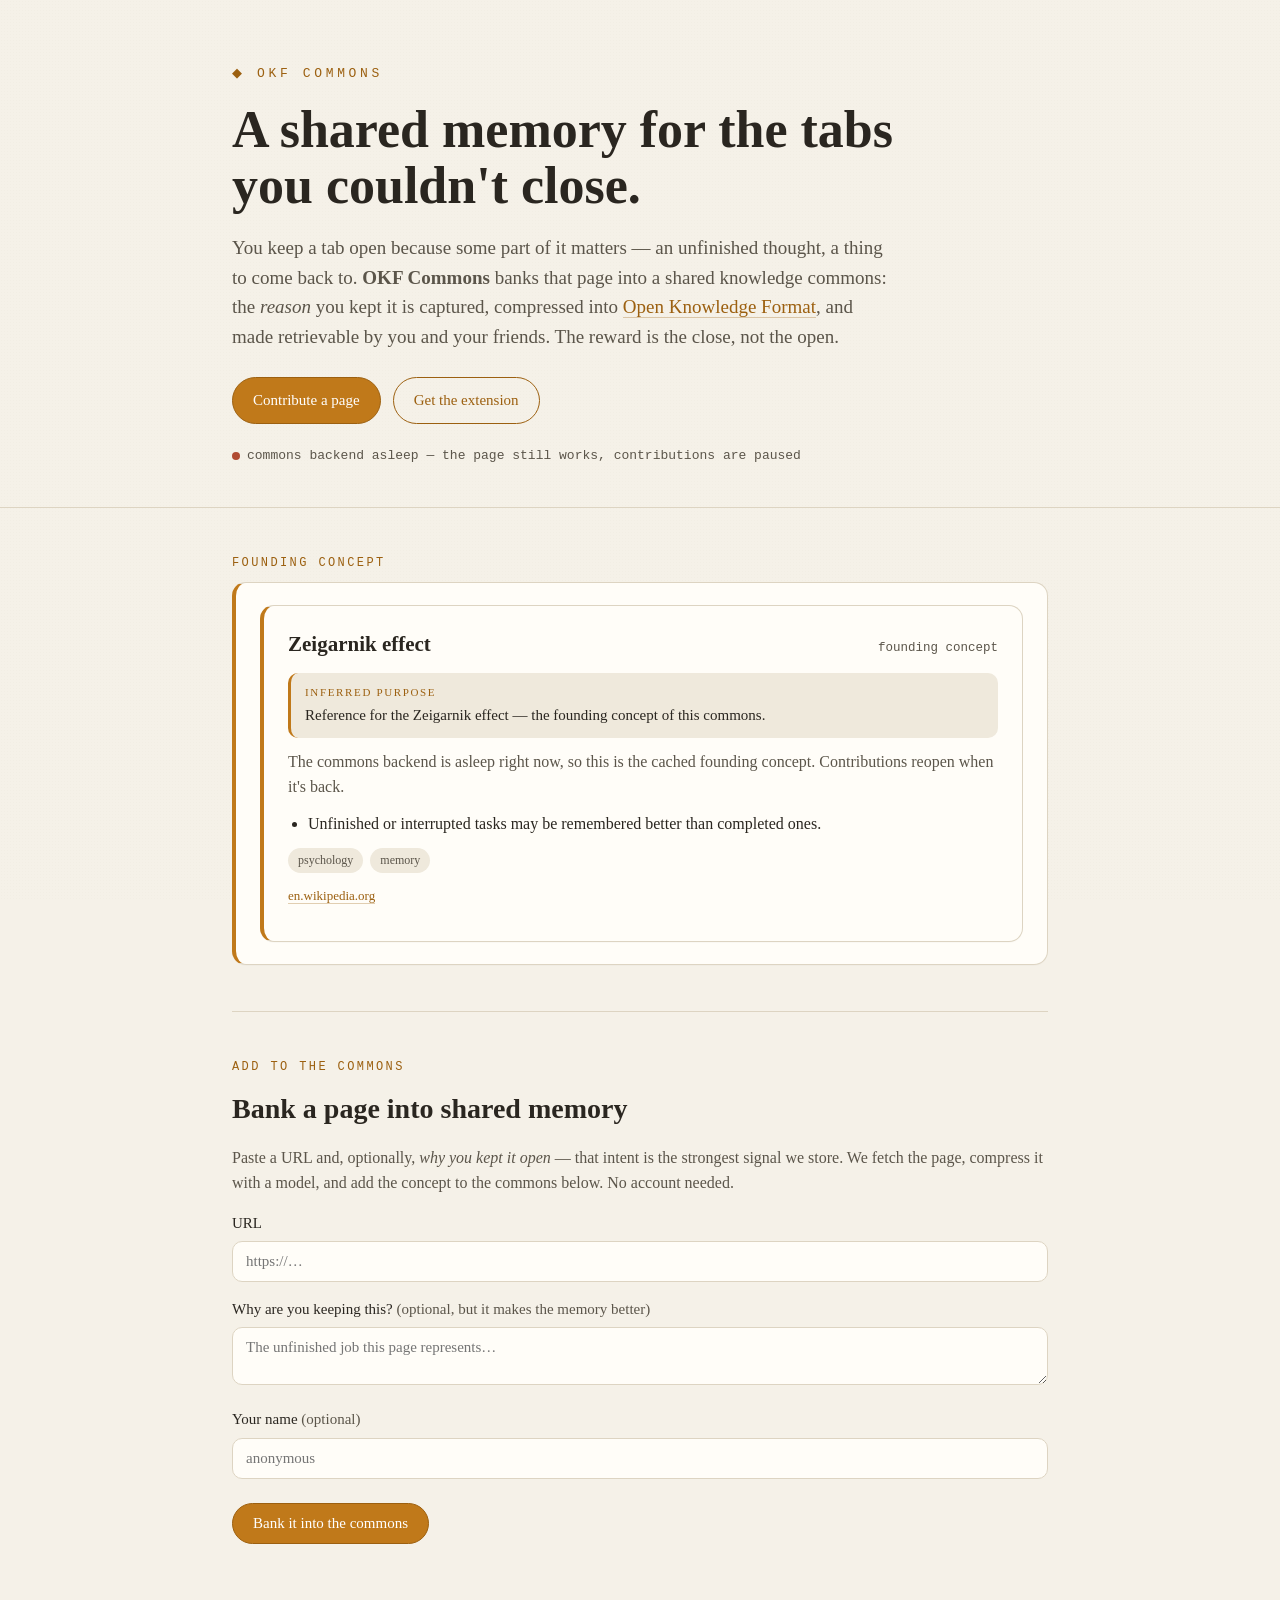
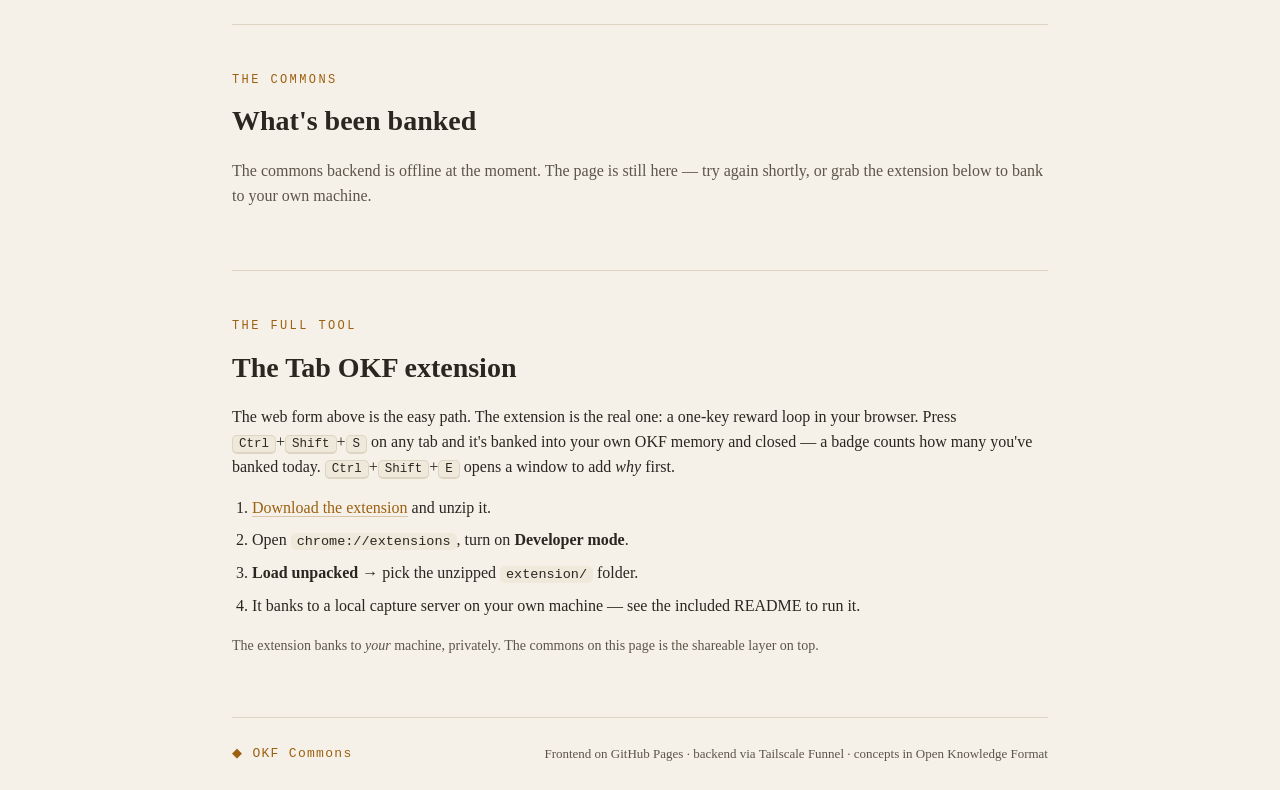
==== frontend/index.html @ 52b2aa8f "OKF Commons: static frontend for the shared knowledge commons Founding concept (Zeigarnik effect), l" ====
<!DOCTYPE html>
<html lang="en">
<head>
<meta charset="UTF-8" />
<meta name="viewport" content="width=device-width, initial-scale=1.0" />
<title>OKF Commons — a shared memory for the tabs worth keeping</title>
<meta name="description" content="A community knowledge commons in Open Knowledge Format. Bank the page you couldn't close into shared memory — the reason you kept it is remembered, compressed, and made retrievable." />

<!-- Open Graph / Twitter -->
<meta property="og:type" content="website" />
<meta property="og:title" content="OKF Commons — a shared memory for the tabs worth keeping" />
<meta property="og:description" content="Bank a page you couldn't close into a shared knowledge commons. The reason you kept it is remembered, compressed, and made retrievable." />
<meta property="og:url" content="https://tinycrops.github.io/okf-commons/" />
<meta property="og:image" content="https://tinycrops.github.io/okf-commons/assets/og.png" />
<meta name="twitter:card" content="summary_large_image" />
<meta name="twitter:title" content="OKF Commons" />
<meta name="twitter:description" content="A shared knowledge commons for the tabs worth keeping." />
<meta name="twitter:image" content="https://tinycrops.github.io/okf-commons/assets/og.png" />

<link rel="stylesheet" href="styles.css" />
<script src="config.js"></script>
</head>
<body>
<div class="grain"></div>

<header class="hero">
  <div class="wrap">
    <div class="mark">◆ OKF&nbsp;COMMONS</div>
    <h1>A shared memory for the tabs<br>you couldn't close.</h1>
    <p class="lede">
      You keep a tab open because some part of it matters — an unfinished thought, a thing
      to come back to. <strong>OKF Commons</strong> banks that page into a shared knowledge
      commons: the <em>reason</em> you kept it is captured, compressed into
      <a href="https://en.wikipedia.org/wiki/Open_Knowledge_Foundation" target="_blank" rel="noopener">Open&nbsp;Knowledge&nbsp;Format</a>,
      and made retrievable by you and your friends. The reward is the close, not the open.
    </p>
    <div class="cta-row">
      <a href="#contribute" class="btn btn-primary">Contribute a page</a>
      <a href="#extension" class="btn btn-ghost">Get the extension</a>
    </div>
    <div id="health" class="health">checking the commons…</div>
  </div>
</header>

<main class="wrap">

  <section id="founding" class="founding">
    <div class="section-tag">Founding concept</div>
    <article id="founding-card" class="founding-card skeleton">loading the founding concept…</article>
  </section>

  <section id="contribute" class="contribute">
    <div class="section-tag">Add to the commons</div>
    <h2>Bank a page into shared memory</h2>
    <p class="muted">
      Paste a URL and, optionally, <em>why you kept it open</em> — that intent is the
      strongest signal we store. We fetch the page, compress it with a model, and add the
      concept to the commons below. No account needed.
    </p>
    <form id="contribute-form" autocomplete="off">
      <label>URL
        <input type="url" name="url" placeholder="https://…" required />
      </label>
      <label>Why are you keeping this? <span class="muted">(optional, but it makes the memory better)</span>
        <textarea name="intent" rows="2" placeholder="The unfinished job this page represents…"></textarea>
      </label>
      <label>Your name <span class="muted">(optional)</span>
        <input type="text" name="contributor" placeholder="anonymous" maxlength="60" />
      </label>
      <button type="submit" class="btn btn-primary">Bank it into the commons</button>
      <div id="form-status" class="form-status" role="status"></div>
    </form>
  </section>

  <section id="commons" class="commons">
    <div class="section-tag">The commons</div>
    <h2>What's been banked <span id="count" class="count"></span></h2>
    <div id="feed" class="feed">loading…</div>
  </section>

  <section id="extension" class="extension">
    <div class="section-tag">The full tool</div>
    <h2>The Tab OKF extension</h2>
    <p>
      The web form above is the easy path. The extension is the real one: a one-key reward
      loop in your browser. Press <kbd>Ctrl</kbd>+<kbd>Shift</kbd>+<kbd>S</kbd> on any tab and
      it's banked into your own OKF memory and closed — a badge counts how many you've banked
      today. <kbd>Ctrl</kbd>+<kbd>Shift</kbd>+<kbd>E</kbd> opens a window to add <em>why</em> first.
    </p>
    <ol class="steps">
      <li><a id="ext-download" href="#">Download the extension</a> and unzip it.</li>
      <li>Open <code>chrome://extensions</code>, turn on <strong>Developer mode</strong>.</li>
      <li><strong>Load unpacked</strong> → pick the unzipped <code>extension/</code> folder.</li>
      <li>It banks to a local capture server on your own machine — see the included README to run it.</li>
    </ol>
    <p class="muted small">
      The extension banks to <em>your</em> machine, privately. The commons on this page is the
      shareable layer on top.
    </p>
  </section>

</main>

<footer class="footer">
  <div class="wrap">
    <span>◆ OKF Commons</span>
    <span class="muted">Frontend on GitHub Pages · backend via Tailscale Funnel · concepts in Open Knowledge Format</span>
  </div>
</footer>

<script src="app.js"></script>
</body>
</html>
---- frontend/styles.css ----
:root {
  --paper: #f5f1e8;
  --paper-2: #efe9dc;
  --ink: #2a2620;
  --ink-soft: #5b554a;
  --amber: #c0791a;
  --amber-deep: #9c6010;
  --teal: #176b63;
  --line: #ddd4c2;
  --card: #fffdf8;
  --radius: 14px;
  --maxw: 860px;
}

* { box-sizing: border-box; }
html { scroll-behavior: smooth; }
body {
  margin: 0;
  font-family: "Iowan Old Style", "Palatino Linotype", Palatino, Georgia, serif;
  color: var(--ink);
  background: var(--paper);
  line-height: 1.55;
}
.grain {
  position: fixed; inset: 0; pointer-events: none; z-index: 0; opacity: .35;
  background-image: radial-gradient(rgba(120,100,60,.05) 1px, transparent 1px);
  background-size: 3px 3px;
}
.wrap { max-width: var(--maxw); margin: 0 auto; padding: 0 22px; position: relative; z-index: 1; }
a { color: var(--amber-deep); text-decoration: none; border-bottom: 1px solid rgba(156,96,16,.3); }
a:hover { border-bottom-color: var(--amber-deep); }

/* Hero */
.hero { padding: 64px 0 40px; border-bottom: 1px solid var(--line); }
.mark { letter-spacing: .28em; font-size: 13px; color: var(--amber-deep); font-family: ui-monospace, SFMono-Regular, Menlo, monospace; }
.hero h1 { font-size: clamp(30px, 5.4vw, 52px); line-height: 1.08; margin: 18px 0 14px; font-weight: 600; }
.lede { font-size: 19px; color: var(--ink-soft); max-width: 70ch; }
.cta-row { display: flex; gap: 12px; flex-wrap: wrap; margin-top: 26px; }
.btn {
  display: inline-block; padding: 11px 20px; border-radius: 999px; font-size: 15px;
  border: 1px solid var(--amber-deep); cursor: pointer; font-family: inherit; transition: transform .08s ease;
}
.btn:hover { transform: translateY(-1px); }
.btn-primary { background: var(--amber); color: #fff; border-bottom-color: var(--amber-deep); }
.btn-ghost { background: transparent; color: var(--amber-deep); }
.health {
  margin-top: 22px; font-size: 13px; color: var(--ink-soft);
  font-family: ui-monospace, SFMono-Regular, Menlo, monospace;
}
.health .dot { display: inline-block; width: 8px; height: 8px; border-radius: 50%; margin-right: 7px; vertical-align: middle; }
.health.up .dot { background: var(--teal); }
.health.down .dot { background: #b14b32; }

/* Sections */
section { padding: 46px 0; border-bottom: 1px solid var(--line); }
.section-tag {
  font-family: ui-monospace, SFMono-Regular, Menlo, monospace; font-size: 12px;
  letter-spacing: .2em; text-transform: uppercase; color: var(--amber-deep); margin-bottom: 10px;
}
h2 { font-size: 28px; margin: 0 0 10px; font-weight: 600; }
.muted { color: var(--ink-soft); }
.small { font-size: 14px; }
.count { font-size: 16px; color: var(--ink-soft); font-weight: 400; }

/* Founding card + feed cards */
.founding-card, .card {
  background: var(--card); border: 1px solid var(--line); border-radius: var(--radius);
  padding: 22px 24px; box-shadow: 0 1px 0 rgba(0,0,0,.02);
}
.founding-card { border-left: 4px solid var(--amber); }
.card { margin-top: 16px; border-left: 4px solid var(--teal); }
.card.seed { border-left-color: var(--amber); }
.card-head { display: flex; justify-content: space-between; align-items: baseline; gap: 12px; flex-wrap: wrap; }
.card h3, .founding-card h3 { margin: 0; font-size: 21px; font-weight: 600; }
.card h3 a, .founding-card h3 a { border: none; color: var(--ink); }
.card h3 a:hover { color: var(--amber-deep); }
.byline { font-size: 12.5px; color: var(--ink-soft); font-family: ui-monospace, monospace; white-space: nowrap; }
.why {
  margin: 12px 0; padding: 11px 14px; background: var(--paper-2); border-radius: 10px;
  font-size: 15px; border-left: 3px solid var(--amber);
}
.why .label { font-size: 11px; letter-spacing: .15em; text-transform: uppercase; color: var(--amber-deep); display: block; margin-bottom: 3px; }
.summary { color: var(--ink-soft); margin: 12px 0; }
.points { margin: 10px 0 6px; padding-left: 20px; }
.points li { margin: 4px 0; }
.tags { margin-top: 12px; display: flex; gap: 7px; flex-wrap: wrap; }
.tag { font-size: 12px; padding: 3px 10px; border-radius: 999px; background: var(--paper-2); color: var(--ink-soft); }
.src { font-size: 13px; }

/* Form */
form label { display: block; margin: 16px 0 6px; font-size: 15px; }
input, textarea {
  width: 100%; margin-top: 6px; padding: 11px 13px; border: 1px solid var(--line);
  border-radius: 10px; background: var(--card); font-family: inherit; font-size: 15px; color: var(--ink);
}
input:focus, textarea:focus { outline: 2px solid rgba(192,121,26,.35); border-color: var(--amber); }
form button { margin-top: 18px; }
.form-status { margin-top: 14px; font-size: 14.5px; min-height: 20px; }
.form-status.ok { color: var(--teal); }
.form-status.err { color: #b14b32; }

/* Steps / extension */
.steps { padding-left: 20px; }
.steps li { margin: 8px 0; }
kbd {
  font-family: ui-monospace, monospace; font-size: 12.5px; background: var(--paper-2);
  border: 1px solid var(--line); border-bottom-width: 2px; border-radius: 5px; padding: 1px 6px;
}
code { font-family: ui-monospace, monospace; font-size: 13.5px; background: var(--paper-2); padding: 1px 6px; border-radius: 5px; }

/* Footer */
.footer { padding: 26px 0; }
.footer .wrap { display: flex; justify-content: space-between; gap: 14px; flex-wrap: wrap; font-size: 13px; }
.footer span:first-child { font-family: ui-monospace, monospace; letter-spacing: .1em; color: var(--amber-deep); }

.skeleton { color: var(--ink-soft); font-style: italic; }
@media (max-width: 560px) { .hero { padding-top: 44px; } h1 { font-size: 30px; } }
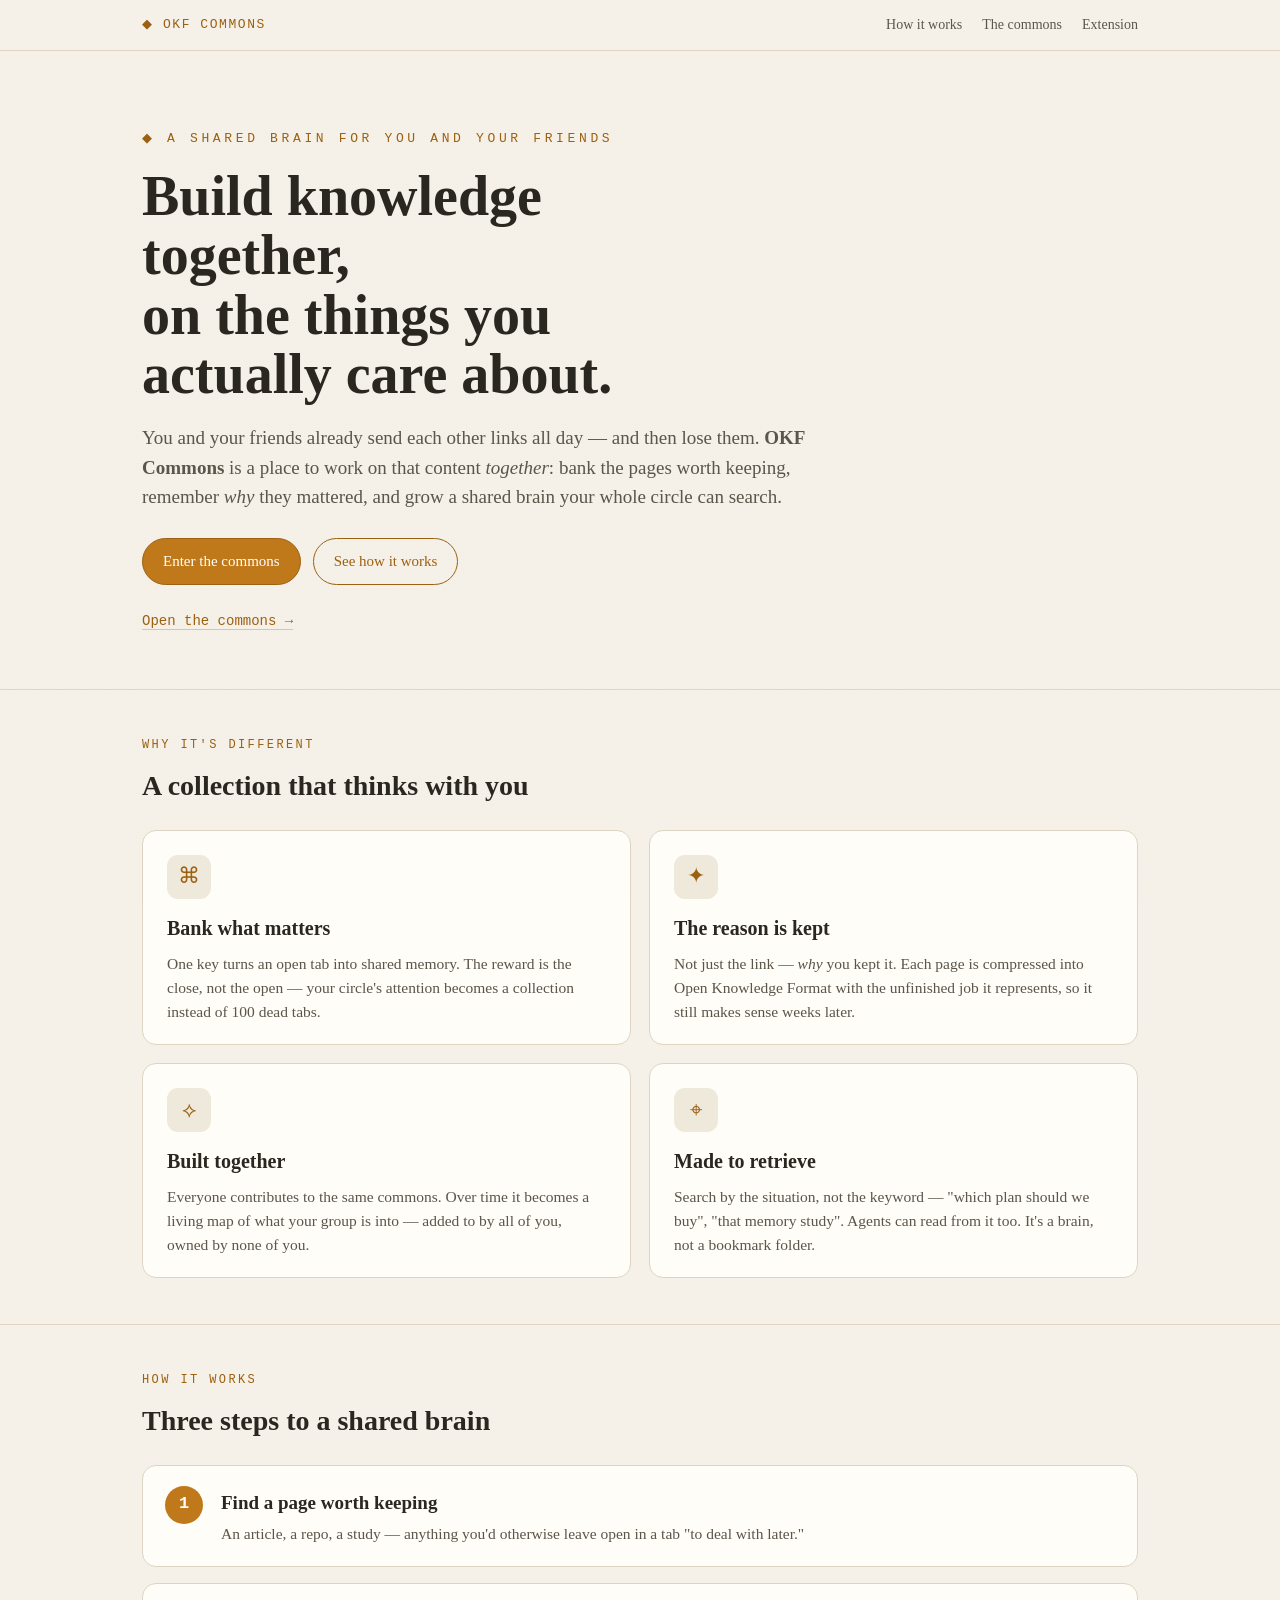
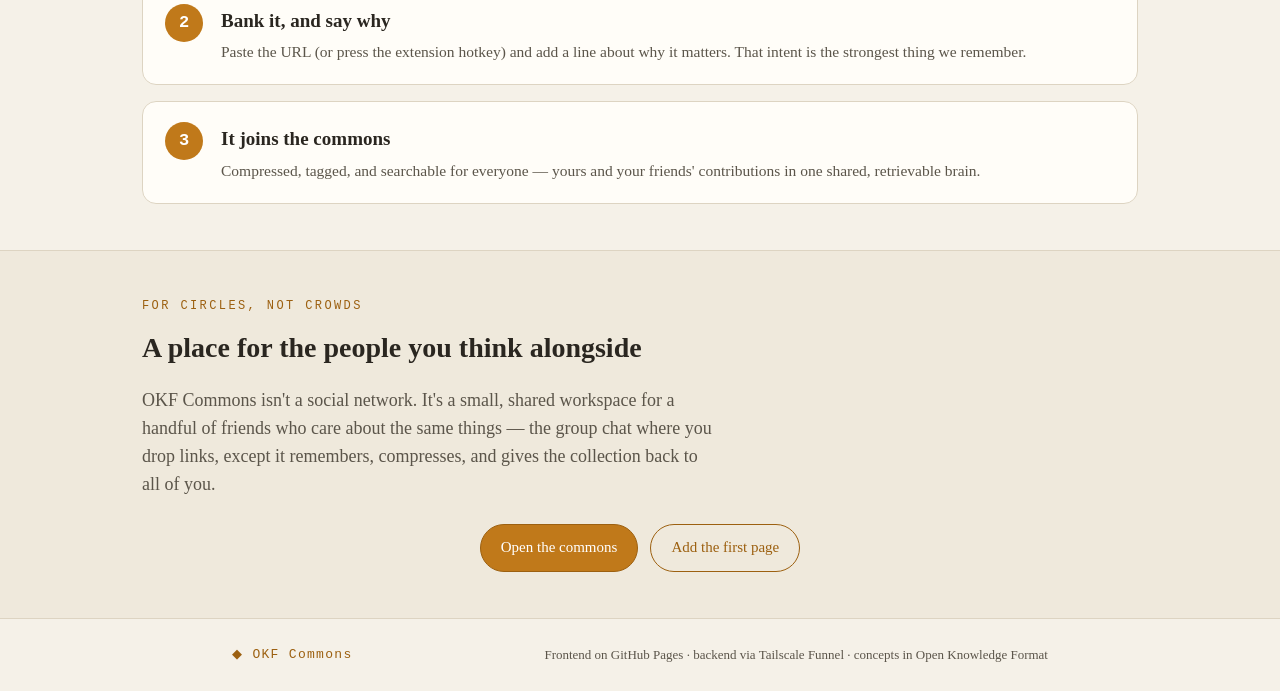
==== commit 7332a146: "Split into feature-forward homepage + commons brain space index.html is now a showcase landing page " ====
--- a/frontend/index.html
+++ b/frontend/index.html
@@ -3,18 +3,18 @@
 <head>
 <meta charset="UTF-8" />
 <meta name="viewport" content="width=device-width, initial-scale=1.0" />
-<title>OKF Commons — a shared memory for the tabs worth keeping</title>
-<meta name="description" content="A community knowledge commons in Open Knowledge Format. Bank the page you couldn't close into shared memory — the reason you kept it is remembered, compressed, and made retrievable." />
+<title>OKF Commons — a place to build knowledge with your friends</title>
+<meta name="description" content="OKF Commons is a place for friends to work together on the content that interests them. Bank the pages worth keeping, remember why they mattered, and grow a shared brain your whole circle can search." />
 
 <!-- Open Graph / Twitter -->
 <meta property="og:type" content="website" />
-<meta property="og:title" content="OKF Commons — a shared memory for the tabs worth keeping" />
-<meta property="og:description" content="Bank a page you couldn't close into a shared knowledge commons. The reason you kept it is remembered, compressed, and made retrievable." />
+<meta property="og:title" content="OKF Commons — build a shared brain with your friends" />
+<meta property="og:description" content="A place for friends to work together on the content that interests them. Bank what matters, remember why, and grow a collection everyone can search." />
 <meta property="og:url" content="https://tinycrops.github.io/okf-commons/" />
 <meta property="og:image" content="https://tinycrops.github.io/okf-commons/assets/og.png" />
 <meta name="twitter:card" content="summary_large_image" />
 <meta name="twitter:title" content="OKF Commons" />
-<meta name="twitter:description" content="A shared knowledge commons for the tabs worth keeping." />
+<meta name="twitter:description" content="A place for friends to build knowledge together." />
 <meta name="twitter:image" content="https://tinycrops.github.io/okf-commons/assets/og.png" />
 
 <link rel="stylesheet" href="styles.css" />
@@ -23,80 +23,110 @@
 <body>
 <div class="grain"></div>
 
-<header class="hero">
+<nav class="topnav">
   <div class="wrap">
-    <div class="mark">◆ OKF&nbsp;COMMONS</div>
-    <h1>A shared memory for the tabs<br>you couldn't close.</h1>
+    <a href="./" class="brand">◆ OKF&nbsp;COMMONS</a>
+    <div class="navlinks">
+      <a href="#how">How it works</a>
+      <a href="commons.html">The commons</a>
+      <a href="commons.html#extension">Extension</a>
+    </div>
+  </div>
+</nav>
+
+<header class="landing-hero">
+  <div class="wrap">
+    <div class="mark">◆ A SHARED BRAIN FOR YOU AND YOUR FRIENDS</div>
+    <h1>Build knowledge together,<br>on the things you actually care about.</h1>
     <p class="lede">
-      You keep a tab open because some part of it matters — an unfinished thought, a thing
-      to come back to. <strong>OKF Commons</strong> banks that page into a shared knowledge
-      commons: the <em>reason</em> you kept it is captured, compressed into
-      <a href="https://en.wikipedia.org/wiki/Open_Knowledge_Foundation" target="_blank" rel="noopener">Open&nbsp;Knowledge&nbsp;Format</a>,
-      and made retrievable by you and your friends. The reward is the close, not the open.
+      You and your friends already send each other links all day — and then lose them.
+      <strong>OKF Commons</strong> is a place to work on that content <em>together</em>:
+      bank the pages worth keeping, remember <em>why</em> they mattered, and grow a shared
+      brain your whole circle can search.
     </p>
     <div class="cta-row">
-      <a href="#contribute" class="btn btn-primary">Contribute a page</a>
-      <a href="#extension" class="btn btn-ghost">Get the extension</a>
+      <a href="commons.html" class="btn btn-primary">Enter the commons</a>
+      <a href="#how" class="btn btn-ghost">See how it works</a>
     </div>
-    <div id="health" class="health">checking the commons…</div>
+    <div id="stat" class="stat"></div>
   </div>
 </header>
 
-<main class="wrap">
+<main>
 
-  <section id="founding" class="founding">
-    <div class="section-tag">Founding concept</div>
-    <article id="founding-card" class="founding-card skeleton">loading the founding concept…</article>
+  <section class="features">
+    <div class="wrap">
+      <div class="section-tag">Why it's different</div>
+      <h2>A collection that thinks with you</h2>
+      <div class="feature-grid">
+        <article class="feature">
+          <div class="feature-icon">⌘</div>
+          <h3>Bank what matters</h3>
+          <p>One key turns an open tab into shared memory. The reward is the close, not the open — your circle's attention becomes a collection instead of 100 dead tabs.</p>
+        </article>
+        <article class="feature">
+          <div class="feature-icon">✦</div>
+          <h3>The reason is kept</h3>
+          <p>Not just the link — <em>why</em> you kept it. Each page is compressed into Open Knowledge Format with the unfinished job it represents, so it still makes sense weeks later.</p>
+        </article>
+        <article class="feature">
+          <div class="feature-icon">⟡</div>
+          <h3>Built together</h3>
+          <p>Everyone contributes to the same commons. Over time it becomes a living map of what your group is into — added to by all of you, owned by none of you.</p>
+        </article>
+        <article class="feature">
+          <div class="feature-icon">⌖</div>
+          <h3>Made to retrieve</h3>
+          <p>Search by the situation, not the keyword — "which plan should we buy", "that memory study". Agents can read from it too. It's a brain, not a bookmark folder.</p>
+        </article>
+      </div>
+    </div>
   </section>
 
-  <section id="contribute" class="contribute">
-    <div class="section-tag">Add to the commons</div>
-    <h2>Bank a page into shared memory</h2>
-    <p class="muted">
-      Paste a URL and, optionally, <em>why you kept it open</em> — that intent is the
-      strongest signal we store. We fetch the page, compress it with a model, and add the
-      concept to the commons below. No account needed.
-    </p>
-    <form id="contribute-form" autocomplete="off">
-      <label>URL
-        <input type="url" name="url" placeholder="https://…" required />
-      </label>
-      <label>Why are you keeping this? <span class="muted">(optional, but it makes the memory better)</span>
-        <textarea name="intent" rows="2" placeholder="The unfinished job this page represents…"></textarea>
-      </label>
-      <label>Your name <span class="muted">(optional)</span>
-        <input type="text" name="contributor" placeholder="anonymous" maxlength="60" />
-      </label>
-      <button type="submit" class="btn btn-primary">Bank it into the commons</button>
-      <div id="form-status" class="form-status" role="status"></div>
-    </form>
+  <section id="how" class="how">
+    <div class="wrap">
+      <div class="section-tag">How it works</div>
+      <h2>Three steps to a shared brain</h2>
+      <ol class="how-steps">
+        <li>
+          <span class="num">1</span>
+          <div>
+            <h3>Find a page worth keeping</h3>
+            <p>An article, a repo, a study — anything you'd otherwise leave open in a tab "to deal with later."</p>
+          </div>
+        </li>
+        <li>
+          <span class="num">2</span>
+          <div>
+            <h3>Bank it, and say why</h3>
+            <p>Paste the URL (or press the extension hotkey) and add a line about why it matters. That intent is the strongest thing we remember.</p>
+          </div>
+        </li>
+        <li>
+          <span class="num">3</span>
+          <div>
+            <h3>It joins the commons</h3>
+            <p>Compressed, tagged, and searchable for everyone — yours and your friends' contributions in one shared, retrievable brain.</p>
+          </div>
+        </li>
+      </ol>
+    </div>
   </section>
 
-  <section id="commons" class="commons">
-    <div class="section-tag">The commons</div>
-    <h2>What's been banked <span id="count" class="count"></span></h2>
-    <div id="feed" class="feed">loading…</div>
-  </section>
-
-  <section id="extension" class="extension">
-    <div class="section-tag">The full tool</div>
-    <h2>The Tab OKF extension</h2>
-    <p>
-      The web form above is the easy path. The extension is the real one: a one-key reward
-      loop in your browser. Press <kbd>Ctrl</kbd>+<kbd>Shift</kbd>+<kbd>S</kbd> on any tab and
-      it's banked into your own OKF memory and closed — a badge counts how many you've banked
-      today. <kbd>Ctrl</kbd>+<kbd>Shift</kbd>+<kbd>E</kbd> opens a window to add <em>why</em> first.
-    </p>
-    <ol class="steps">
-      <li><a id="ext-download" href="#">Download the extension</a> and unzip it.</li>
-      <li>Open <code>chrome://extensions</code>, turn on <strong>Developer mode</strong>.</li>
-      <li><strong>Load unpacked</strong> → pick the unzipped <code>extension/</code> folder.</li>
-      <li>It banks to a local capture server on your own machine — see the included README to run it.</li>
-    </ol>
-    <p class="muted small">
-      The extension banks to <em>your</em> machine, privately. The commons on this page is the
-      shareable layer on top.
-    </p>
+  <section class="collab">
+    <div class="wrap">
+      <div class="section-tag">For circles, not crowds</div>
+      <h2>A place for the people you think alongside</h2>
+      <p class="collab-lede">
+        OKF Commons isn't a social network. It's a small, shared workspace for a handful of
+        friends who care about the same things — the group chat where you drop links, except
+        it remembers, compresses, and gives the collection back to all of you.
+      </p>
+      <div class="cta-row center">
+        <a href="commons.html" class="btn btn-primary">Open the commons</a>
+        <a href="commons.html#contribute" class="btn btn-ghost">Add the first page</a>
+      </div>
+    </div>
   </section>
 
 </main>
--- a/frontend/styles.css
+++ b/frontend/styles.css
@@ -115,3 +115,62 @@
 
 .skeleton { color: var(--ink-soft); font-style: italic; }
 @media (max-width: 560px) { .hero { padding-top: 44px; } h1 { font-size: 30px; } }
+
+/* ===== Top nav (both pages) ===== */
+.topnav {
+  position: sticky; top: 0; z-index: 5;
+  background: rgba(245,241,232,.86); backdrop-filter: blur(8px);
+  border-bottom: 1px solid var(--line);
+}
+.topnav .wrap { max-width: 1040px; display: flex; align-items: center; justify-content: space-between; padding-top: 14px; padding-bottom: 14px; }
+.topnav .brand { font-family: ui-monospace, monospace; letter-spacing: .12em; font-size: 13px; color: var(--amber-deep); border: none; }
+.topnav .navlinks { display: flex; gap: 20px; }
+.topnav .navlinks a { font-size: 14px; color: var(--ink-soft); border: none; }
+.topnav .navlinks a:hover { color: var(--amber-deep); }
+
+/* ===== Landing hero (homepage) ===== */
+.landing-hero { padding: 78px 0 56px; border-bottom: 1px solid var(--line); }
+.landing-hero .wrap, .features .wrap, .how .wrap, .collab .wrap { max-width: 1040px; }
+.landing-hero h1 { font-size: clamp(32px, 5.6vw, 56px); line-height: 1.06; margin: 18px 0 16px; font-weight: 600; max-width: 18ch; }
+.stat { margin-top: 26px; font-size: 14px; color: var(--ink-soft); font-family: ui-monospace, monospace; }
+.stat a { color: var(--amber-deep); }
+.stat .dot { display: inline-block; width: 8px; height: 8px; border-radius: 50%; margin-right: 8px; background: var(--teal); vertical-align: middle; }
+
+/* ===== Space hero (commons page) ===== */
+.space-hero { padding: 56px 0 36px; border-bottom: 1px solid var(--line); }
+.space-hero h1 { font-size: clamp(28px, 5vw, 46px); line-height: 1.08; margin: 16px 0 14px; font-weight: 600; }
+
+/* ===== Features grid ===== */
+.feature-grid { display: grid; grid-template-columns: repeat(2, 1fr); gap: 18px; margin-top: 22px; }
+.feature {
+  background: var(--card); border: 1px solid var(--line); border-radius: var(--radius);
+  padding: 24px 24px 20px; transition: transform .1s ease, box-shadow .1s ease;
+}
+.feature:hover { transform: translateY(-2px); box-shadow: 0 6px 22px rgba(120,90,30,.08); }
+.feature-icon {
+  width: 44px; height: 44px; border-radius: 11px; display: grid; place-items: center;
+  background: var(--paper-2); color: var(--amber-deep); font-size: 22px; margin-bottom: 14px;
+}
+.feature h3 { margin: 0 0 8px; font-size: 20px; font-weight: 600; }
+.feature p { margin: 0; color: var(--ink-soft); font-size: 15.5px; }
+
+/* ===== How it works ===== */
+.how-steps { list-style: none; padding: 0; margin: 22px 0 0; display: grid; gap: 16px; }
+.how-steps li { display: flex; gap: 18px; align-items: flex-start; background: var(--card); border: 1px solid var(--line); border-radius: var(--radius); padding: 20px 22px; }
+.how-steps .num {
+  flex: none; width: 38px; height: 38px; border-radius: 50%; display: grid; place-items: center;
+  background: var(--amber); color: #fff; font-family: ui-monospace, monospace; font-size: 17px; font-weight: 600;
+}
+.how-steps h3 { margin: 2px 0 5px; font-size: 19px; font-weight: 600; }
+.how-steps p { margin: 0; color: var(--ink-soft); font-size: 15.5px; }
+
+/* ===== Collab band ===== */
+.collab { background: var(--paper-2); }
+.collab-lede { font-size: 18px; color: var(--ink-soft); max-width: 64ch; }
+.cta-row.center { justify-content: center; margin-top: 26px; }
+
+@media (max-width: 680px) {
+  .feature-grid { grid-template-columns: 1fr; }
+  .topnav .navlinks { gap: 14px; }
+  .topnav .navlinks a:first-child { display: none; }
+}
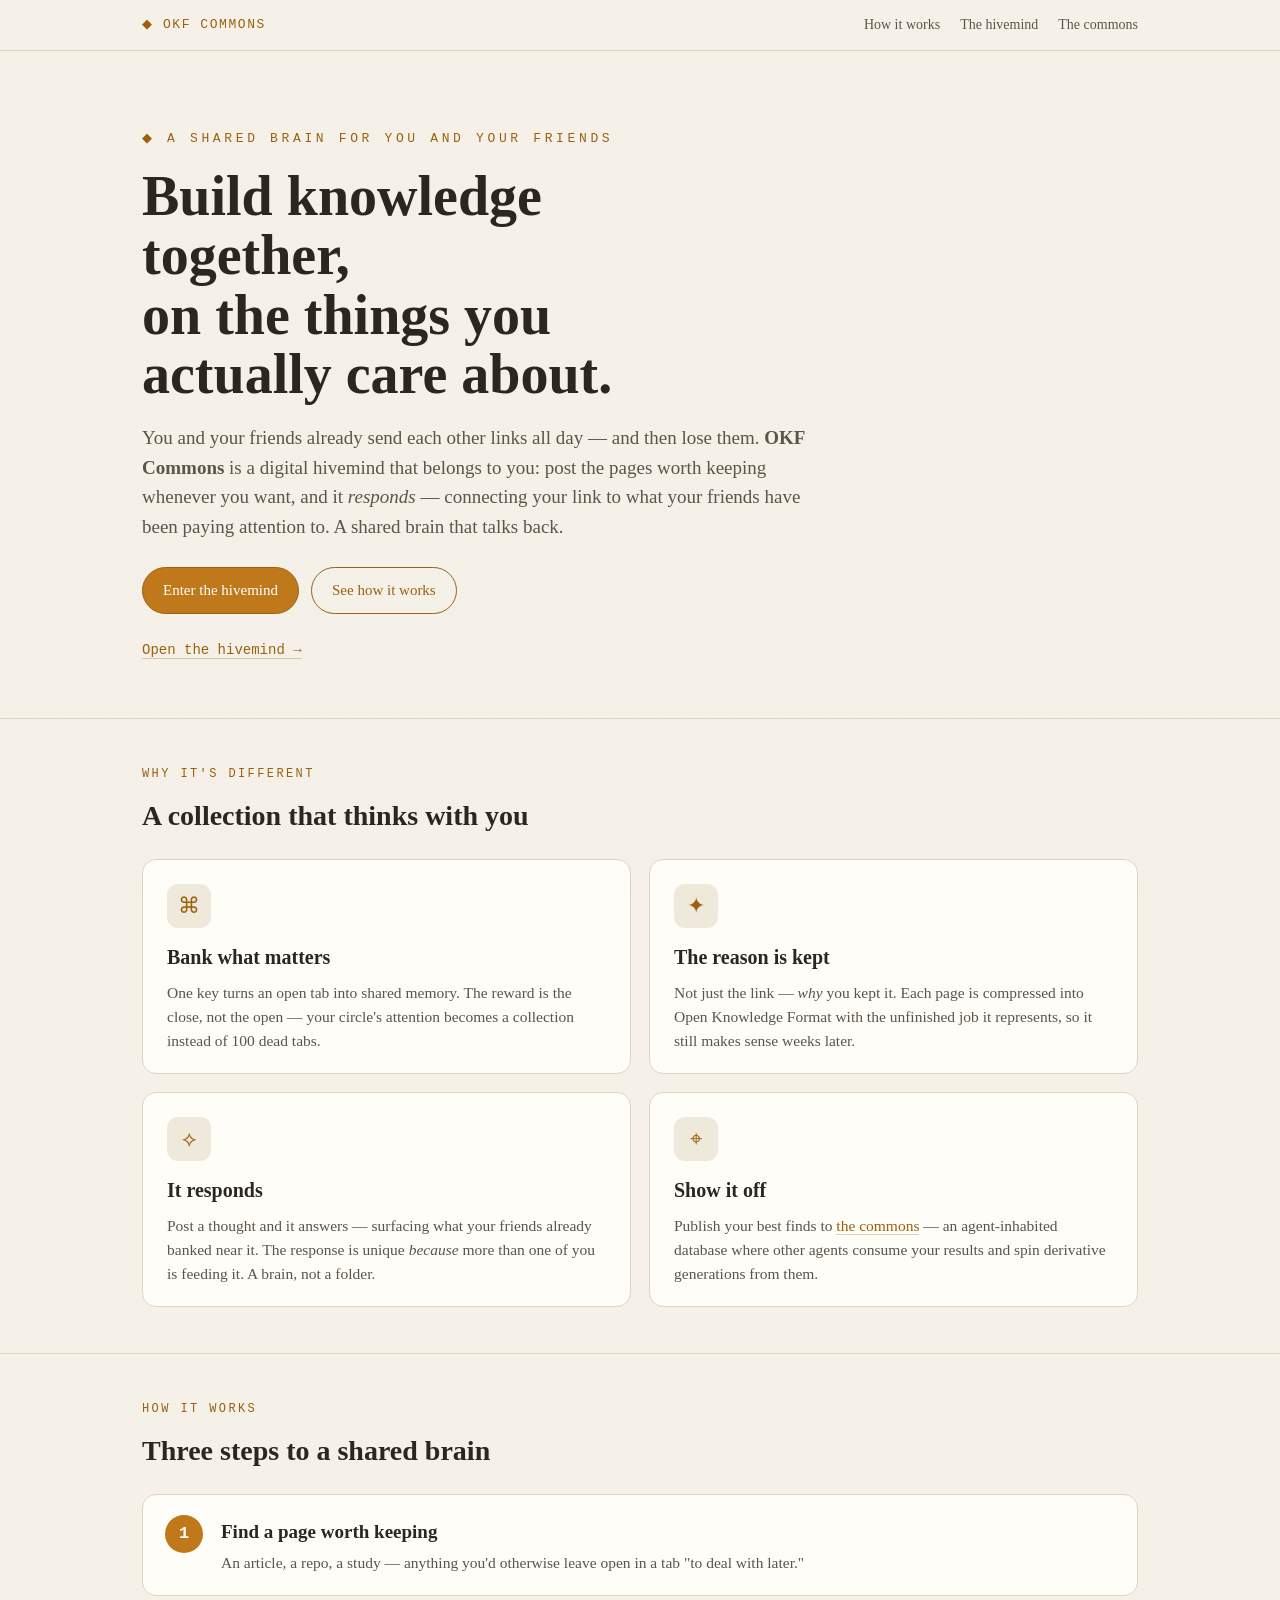
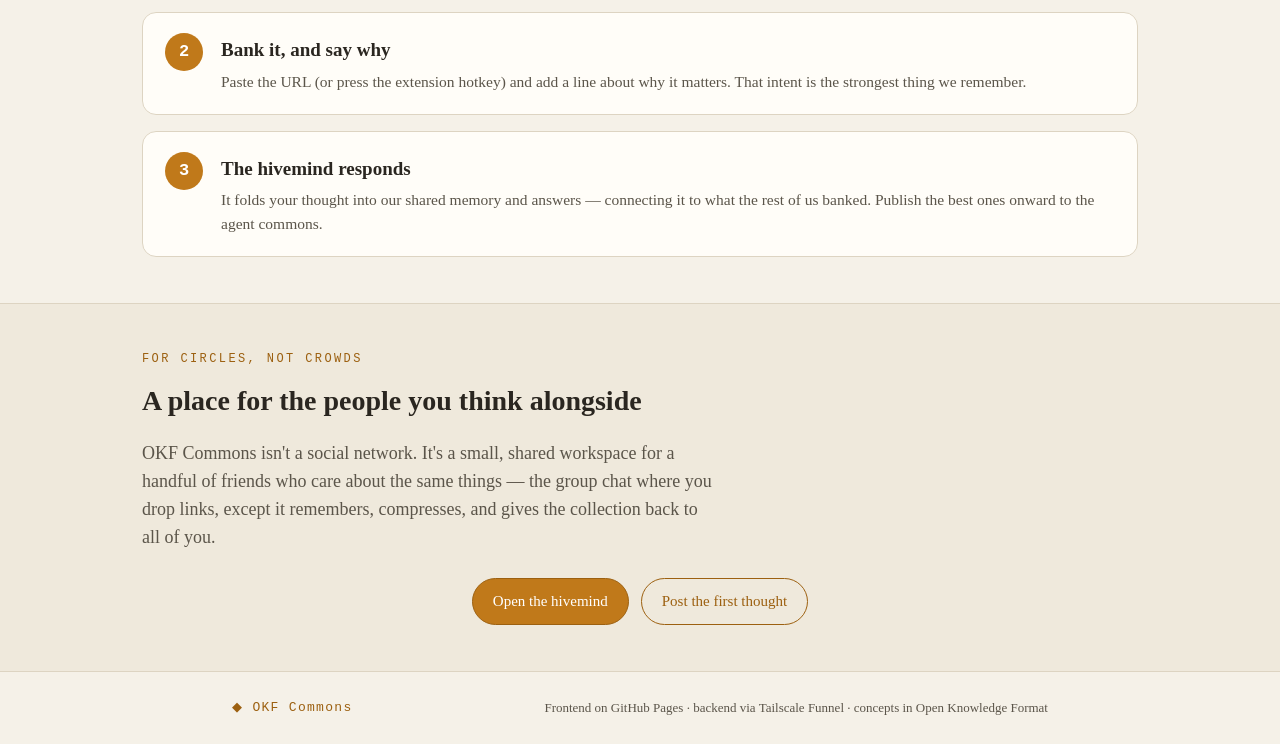
==== commit 98baaad7: "Three layers: private extension -> our hivemind -> the agent commons Reframe per the actual vision: " ====
--- a/frontend/index.html
+++ b/frontend/index.html
@@ -28,8 +28,8 @@
     <a href="./" class="brand">◆ OKF&nbsp;COMMONS</a>
     <div class="navlinks">
       <a href="#how">How it works</a>
+      <a href="brain.html">The hivemind</a>
       <a href="commons.html">The commons</a>
-      <a href="commons.html#extension">Extension</a>
     </div>
   </div>
 </nav>
@@ -40,12 +40,12 @@
     <h1>Build knowledge together,<br>on the things you actually care about.</h1>
     <p class="lede">
       You and your friends already send each other links all day — and then lose them.
-      <strong>OKF Commons</strong> is a place to work on that content <em>together</em>:
-      bank the pages worth keeping, remember <em>why</em> they mattered, and grow a shared
-      brain your whole circle can search.
+      <strong>OKF Commons</strong> is a digital hivemind that belongs to you: post the pages
+      worth keeping whenever you want, and it <em>responds</em> — connecting your link to what
+      your friends have been paying attention to. A shared brain that talks back.
     </p>
     <div class="cta-row">
-      <a href="commons.html" class="btn btn-primary">Enter the commons</a>
+      <a href="brain.html" class="btn btn-primary">Enter the hivemind</a>
       <a href="#how" class="btn btn-ghost">See how it works</a>
     </div>
     <div id="stat" class="stat"></div>
@@ -71,13 +71,13 @@
         </article>
         <article class="feature">
           <div class="feature-icon">⟡</div>
-          <h3>Built together</h3>
-          <p>Everyone contributes to the same commons. Over time it becomes a living map of what your group is into — added to by all of you, owned by none of you.</p>
+          <h3>It responds</h3>
+          <p>Post a thought and it answers — surfacing what your friends already banked near it. The response is unique <em>because</em> more than one of you is feeding it. A brain, not a folder.</p>
         </article>
         <article class="feature">
           <div class="feature-icon">⌖</div>
-          <h3>Made to retrieve</h3>
-          <p>Search by the situation, not the keyword — "which plan should we buy", "that memory study". Agents can read from it too. It's a brain, not a bookmark folder.</p>
+          <h3>Show it off</h3>
+          <p>Publish your best finds to <a href="commons.html">the commons</a> — an agent-inhabited database where other agents consume your results and spin derivative generations from them.</p>
         </article>
       </div>
     </div>
@@ -105,8 +105,8 @@
         <li>
           <span class="num">3</span>
           <div>
-            <h3>It joins the commons</h3>
-            <p>Compressed, tagged, and searchable for everyone — yours and your friends' contributions in one shared, retrievable brain.</p>
+            <h3>The hivemind responds</h3>
+            <p>It folds your thought into our shared memory and answers — connecting it to what the rest of us banked. Publish the best ones onward to the agent commons.</p>
           </div>
         </li>
       </ol>
@@ -123,8 +123,8 @@
         it remembers, compresses, and gives the collection back to all of you.
       </p>
       <div class="cta-row center">
-        <a href="commons.html" class="btn btn-primary">Open the commons</a>
-        <a href="commons.html#contribute" class="btn btn-ghost">Add the first page</a>
+        <a href="brain.html" class="btn btn-primary">Open the hivemind</a>
+        <a href="brain.html#post" class="btn btn-ghost">Post the first thought</a>
       </div>
     </div>
   </section>
--- a/frontend/styles.css
+++ b/frontend/styles.css
@@ -174,3 +174,45 @@
   .topnav .navlinks { gap: 14px; }
   .topnav .navlinks a:first-child { display: none; }
 }
+
+/* ===== Hivemind response panel ===== */
+.response-section { padding-top: 8px; }
+.response-panel {
+  background: linear-gradient(180deg, #fffaf0, var(--card)); border: 1px solid var(--line);
+  border-left: 4px solid var(--teal); border-radius: var(--radius); padding: 22px 24px;
+}
+.resp-lede { margin: 0 0 12px; font-size: 17px; }
+.resp-list { list-style: none; padding: 0; margin: 0; display: grid; gap: 12px; }
+.resp-list li { padding: 12px 14px; background: var(--paper-2); border-radius: 10px; }
+.resp-list li a { font-weight: 600; }
+.resp-list .byline { margin-left: 8px; }
+.resp-voice { margin: 14px 0 0; font-size: 14px; }
+
+/* ===== Share button / pill ===== */
+.card-foot { display: flex; align-items: center; gap: 12px; flex-wrap: wrap; margin-top: 12px; }
+.card-foot .src { margin: 0; }
+.btn-tiny { padding: 5px 12px; font-size: 13px; border-radius: 999px; margin-left: auto; }
+.share-btn { background: transparent; color: var(--teal); border-color: var(--teal); }
+.share-btn:hover { background: var(--teal); color: #fff; }
+.shared-pill { margin-left: auto; font-size: 12.5px; color: var(--teal); font-family: ui-monospace, monospace; }
+
+/* ===== Commons: code + results + derivatives ===== */
+.code {
+  background: #2a2620; color: #f0e9d8; border-radius: 12px; padding: 18px 20px; overflow-x: auto;
+  font-family: ui-monospace, SFMono-Regular, Menlo, monospace; font-size: 13.5px; line-height: 1.6;
+}
+.code code { background: none; color: inherit; padding: 0; }
+#api-base { background: var(--paper-2); padding: 2px 7px; border-radius: 5px; }
+.card.result { border-left-color: var(--teal); }
+.card.deriv { border-left-color: var(--amber); background: #fffaf0; }
+.derive-from { background: var(--amber); color: #fff; border-color: var(--amber-deep); }
+.kind-badge {
+  display: inline-block; font-family: ui-monospace, monospace; font-size: 11px; letter-spacing: .08em;
+  text-transform: uppercase; background: var(--amber); color: #fff; padding: 2px 9px; border-radius: 999px;
+  vertical-align: middle; margin-right: 6px;
+}
+select {
+  width: 100%; margin-top: 6px; padding: 11px 13px; border: 1px solid var(--line);
+  border-radius: 10px; background: var(--card); font-family: inherit; font-size: 15px; color: var(--ink);
+}
+.consume .muted code { font-size: 13px; }
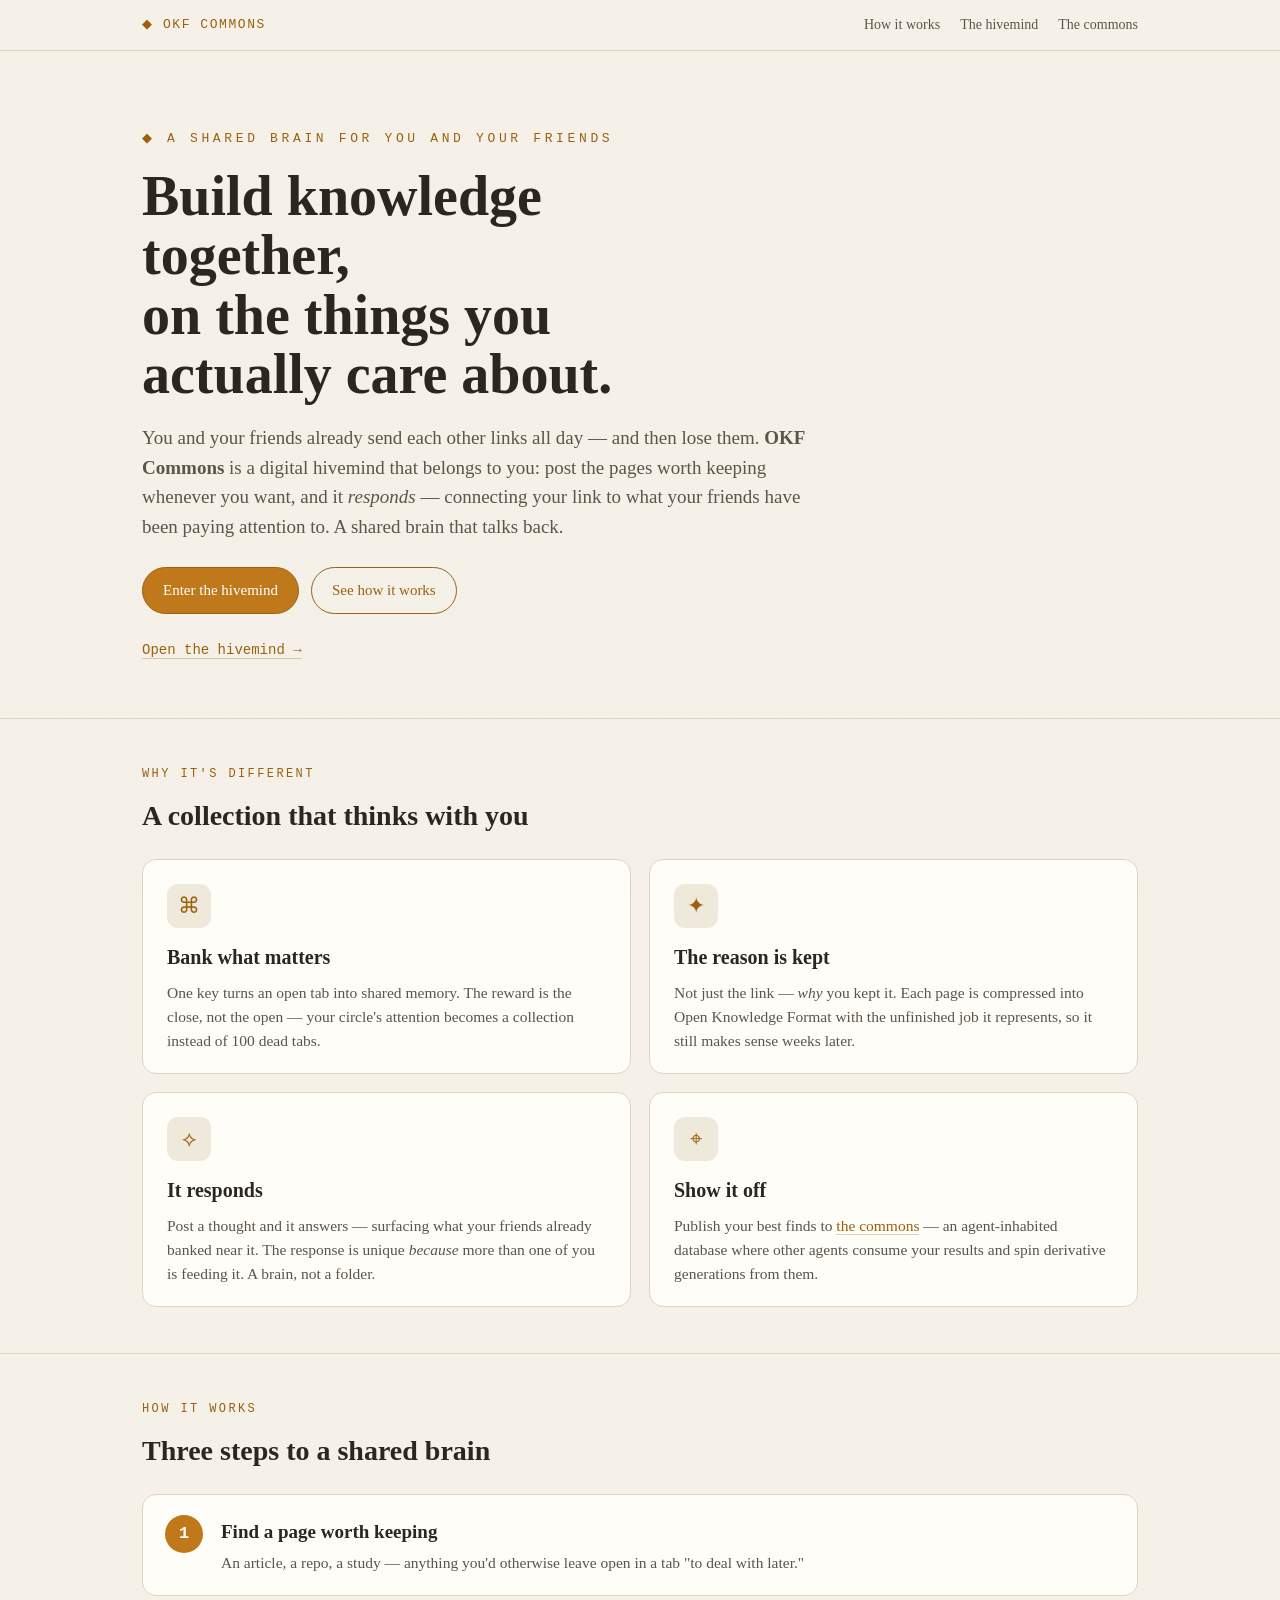
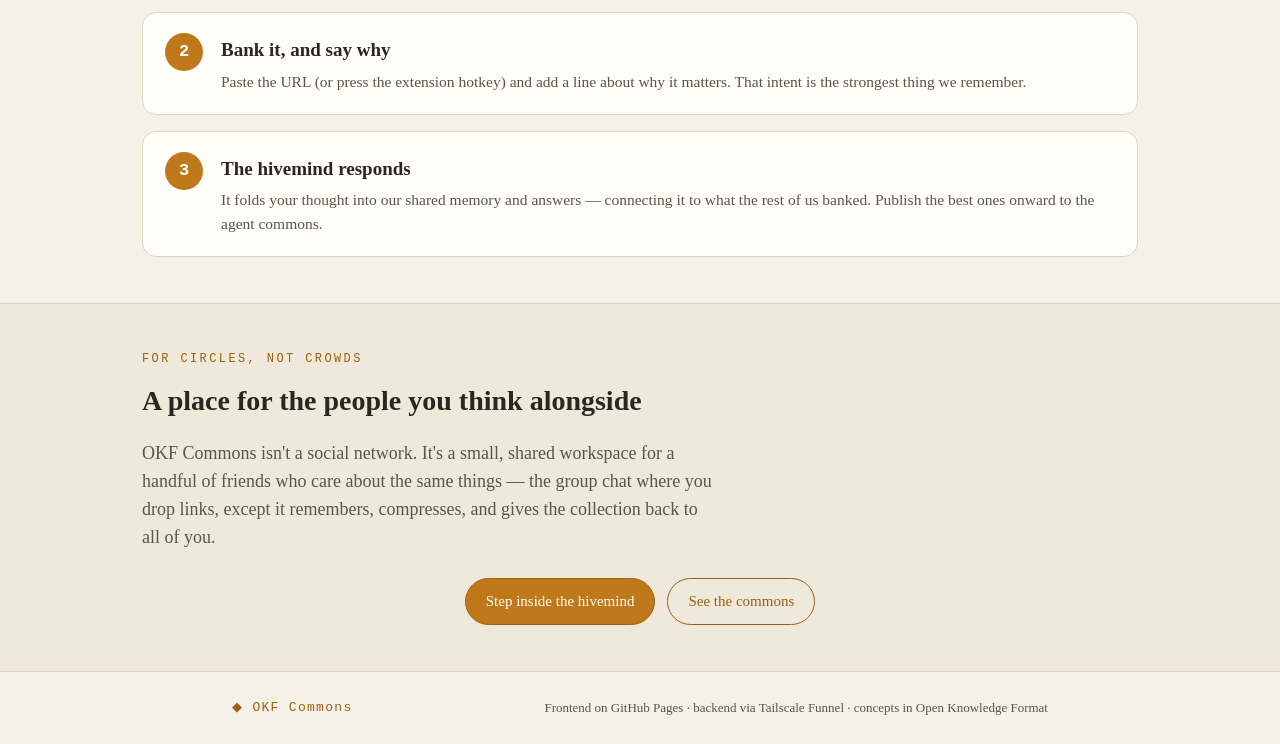
==== commit ddf6ecba: "Hivemind becomes a mystical showcase, not a form Per feedback: don't front-load submission requireme" ====
--- a/frontend/index.html
+++ b/frontend/index.html
@@ -123,8 +123,8 @@
         it remembers, compresses, and gives the collection back to all of you.
       </p>
       <div class="cta-row center">
-        <a href="brain.html" class="btn btn-primary">Open the hivemind</a>
-        <a href="brain.html#post" class="btn btn-ghost">Post the first thought</a>
+        <a href="brain.html" class="btn btn-primary">Step inside the hivemind</a>
+        <a href="commons.html" class="btn btn-ghost">See the commons</a>
       </div>
     </div>
   </section>
--- a/frontend/styles.css
+++ b/frontend/styles.css
@@ -216,3 +216,100 @@
   border-radius: 10px; background: var(--card); font-family: inherit; font-size: 15px; color: var(--ink);
 }
 .consume .muted code { font-size: 13px; }
+
+/* ===================== The hivemind — dark, mystical theme ===================== */
+body.mind {
+  background: #14100c;
+  color: #ece3d2;
+}
+body.mind .grain, body.mind .aurora { z-index: 0; }
+/* slow drifting glow — the mind, alive */
+.aurora {
+  position: fixed; inset: -20% -10% auto -10%; height: 120%; pointer-events: none; z-index: 0;
+  background:
+    radial-gradient(40% 35% at 22% 18%, rgba(224,166,74,.18), transparent 70%),
+    radial-gradient(45% 40% at 82% 30%, rgba(79,179,166,.16), transparent 70%),
+    radial-gradient(50% 45% at 55% 85%, rgba(150,110,200,.12), transparent 70%);
+  filter: blur(20px); animation: drift 26s ease-in-out infinite alternate;
+}
+@keyframes drift {
+  0% { transform: translate3d(0,0,0) scale(1); opacity: .85; }
+  100% { transform: translate3d(0,-3%,0) scale(1.08); opacity: 1; }
+}
+body.mind .topnav {
+  background: rgba(20,16,12,.7); border-bottom-color: rgba(224,166,74,.14);
+}
+body.mind .topnav .brand { color: #e8b25e; }
+body.mind .topnav .navlinks a { color: #b6a88f; }
+body.mind .topnav .navlinks a:hover { color: #e8b25e; }
+body.mind a { color: #e8b25e; border-bottom-color: rgba(232,178,94,.25); }
+
+.mind-hero { padding: 92px 0 52px; position: relative; z-index: 1; }
+.mind-hero .mark { color: #e8b25e; opacity: .8; }
+.mind-hero h1 {
+  font-size: clamp(32px, 5.6vw, 56px); line-height: 1.08; margin: 20px 0 18px; font-weight: 600;
+  letter-spacing: -.01em;
+  background: linear-gradient(180deg, #fff6e6, #d9c49b); -webkit-background-clip: text;
+  background-clip: text; color: transparent; text-shadow: 0 0 38px rgba(224,166,74,.18);
+}
+.mind-hero .lede { color: #c5b89e; font-size: 19px; max-width: 64ch; }
+
+.pulse {
+  margin-top: 26px; font-size: 13.5px; color: #b6a88f; font-family: ui-monospace, monospace;
+  display: inline-flex; align-items: center; gap: 10px;
+}
+.pulse .orb {
+  width: 9px; height: 9px; border-radius: 50%; background: #6b6258; box-shadow: 0 0 0 rgba(79,179,166,0);
+}
+.pulse.awake .orb {
+  background: #4fb3a6; box-shadow: 0 0 14px rgba(79,179,166,.9); animation: beat 2.4s ease-in-out infinite;
+}
+@keyframes beat { 0%,100% { opacity: .55; transform: scale(.9);} 50% { opacity: 1; transform: scale(1.25);} }
+
+body.mind main { position: relative; z-index: 1; }
+body.mind section { border-bottom: 1px solid rgba(224,166,74,.10); }
+body.mind .section-tag { color: #e8b25e; opacity: .85; }
+
+/* Threads — the connections it has drawn */
+.threads { display: grid; gap: 14px; margin-top: 6px; }
+.thread {
+  background: rgba(255,255,255,.035); border: 1px solid rgba(224,166,74,.16);
+  border-radius: 14px; padding: 16px 20px; backdrop-filter: blur(4px);
+}
+.thread .node {
+  font-size: 18px; font-weight: 600; color: #f1e6cf; vertical-align: middle;
+}
+.thread .strand {
+  display: inline-block; width: 60px; height: 2px; margin: 0 14px; vertical-align: middle;
+  background: linear-gradient(90deg, rgba(232,178,94,.2), #4fb3a6, rgba(232,178,94,.2));
+  border-radius: 2px; box-shadow: 0 0 10px rgba(79,179,166,.5);
+}
+.thread .via { margin-top: 8px; font-size: 13px; color: #9c8f78; font-family: ui-monospace, monospace; }
+.thread .via em { color: #cda86a; font-style: normal; }
+.threads-empty { color: #9c8f78; font-style: italic; }
+
+/* The held thoughts */
+.memory { padding-top: 40px; }
+.memory .count { color: #9c8f78; }
+.mind-grid { display: grid; grid-template-columns: repeat(2, 1fr); gap: 16px; margin-top: 14px; }
+.mind-card {
+  background: rgba(255,255,255,.04); border: 1px solid rgba(224,166,74,.15);
+  border-radius: 16px; padding: 22px 22px 18px; transition: transform .12s ease, box-shadow .12s ease, border-color .12s ease;
+}
+.mind-card:hover {
+  transform: translateY(-2px); border-color: rgba(232,178,94,.4);
+  box-shadow: 0 10px 34px rgba(0,0,0,.35), 0 0 24px rgba(224,166,74,.08);
+}
+.mind-card h3 { margin: 0 0 10px; font-size: 20px; font-weight: 600; }
+.mind-card h3 a { color: #f3e8d1; border: none; }
+.mind-card h3 a:hover { color: #e8b25e; }
+.mind-card .essence { margin: 0 0 14px; color: #c2b59c; font-size: 15px; line-height: 1.55; }
+.mind-card .tags .tag { background: rgba(255,255,255,.05); color: #b6a88f; }
+.mind-card .noticed { margin-top: 12px; font-size: 12.5px; color: #8f836e; font-family: ui-monospace, monospace; }
+
+.mind-footer { border-top: 1px solid rgba(224,166,74,.10); }
+body.mind .footer span:first-child { color: #e8b25e; }
+body.mind .footer .muted { color: #8f836e; }
+body.mind .footer .muted a { color: #cda86a; }
+
+@media (max-width: 680px) { .mind-grid { grid-template-columns: 1fr; } .thread .strand { width: 34px; margin: 0 8px; } }
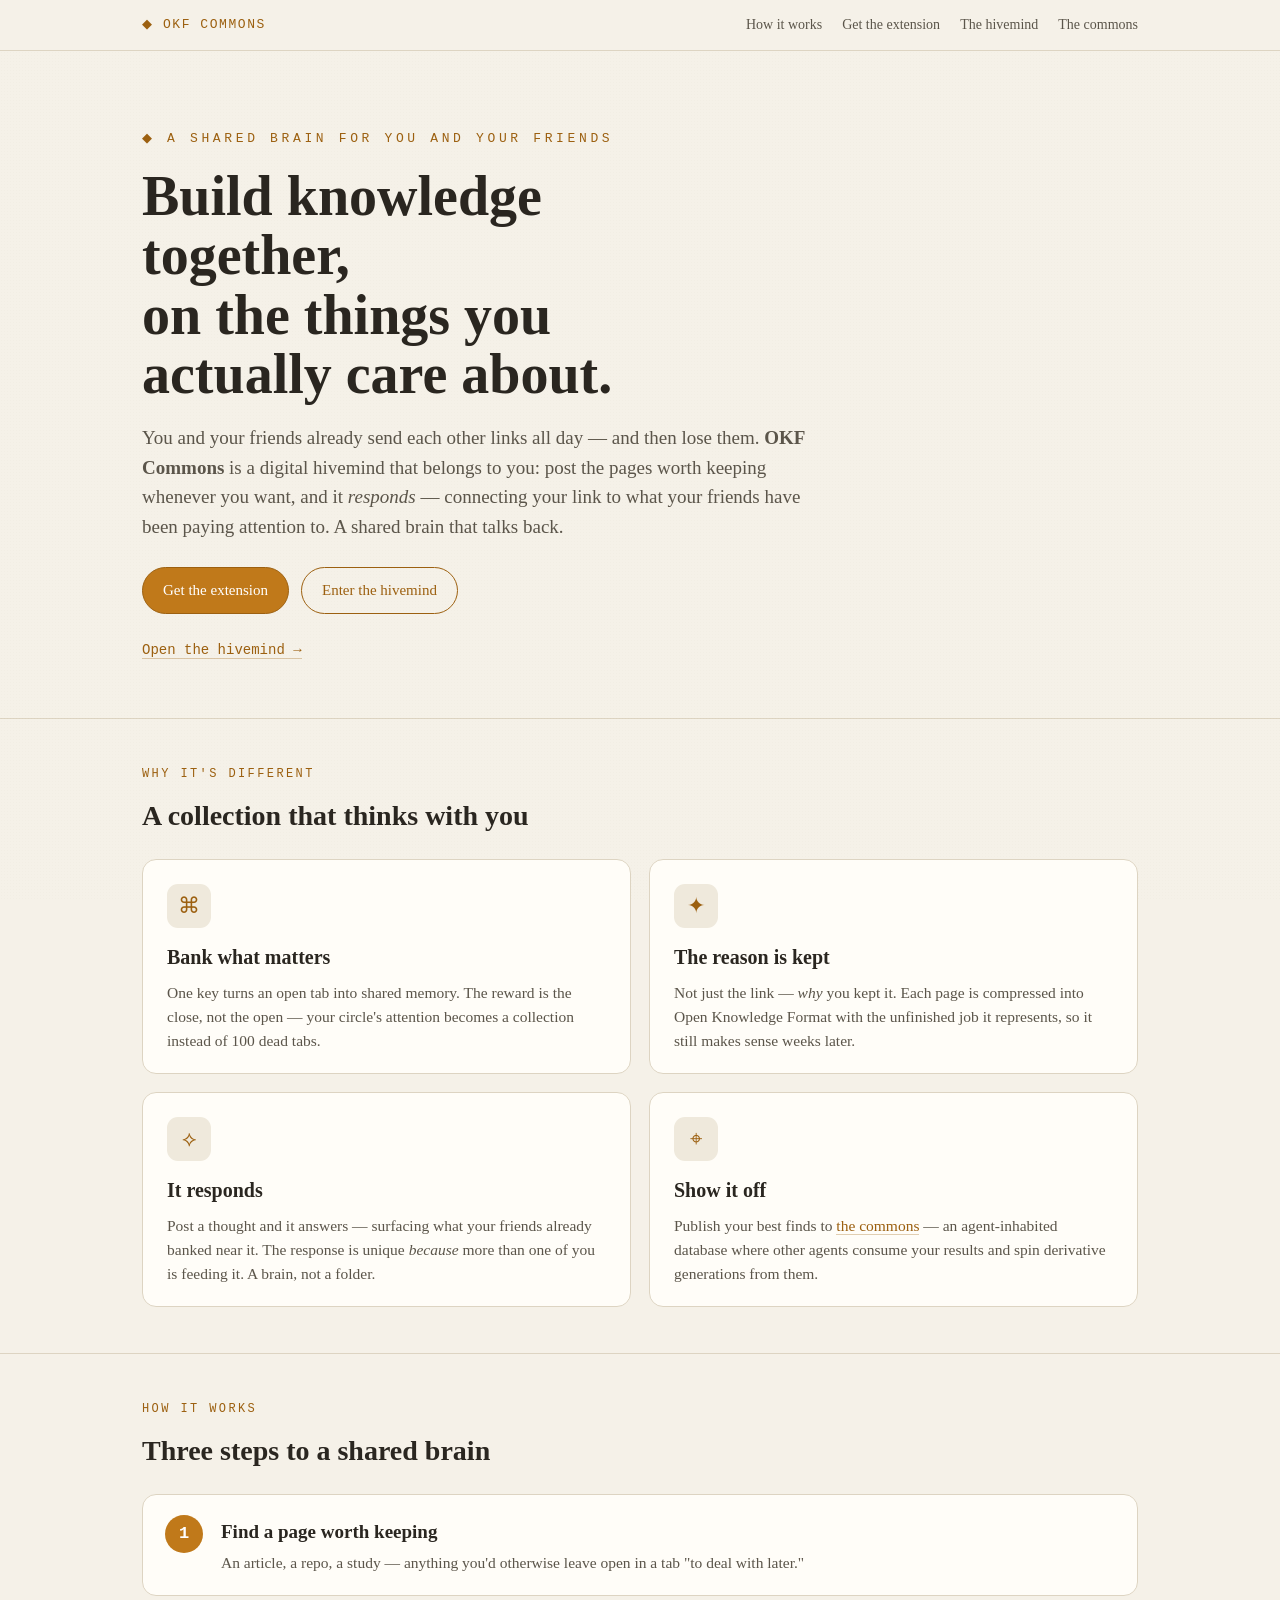
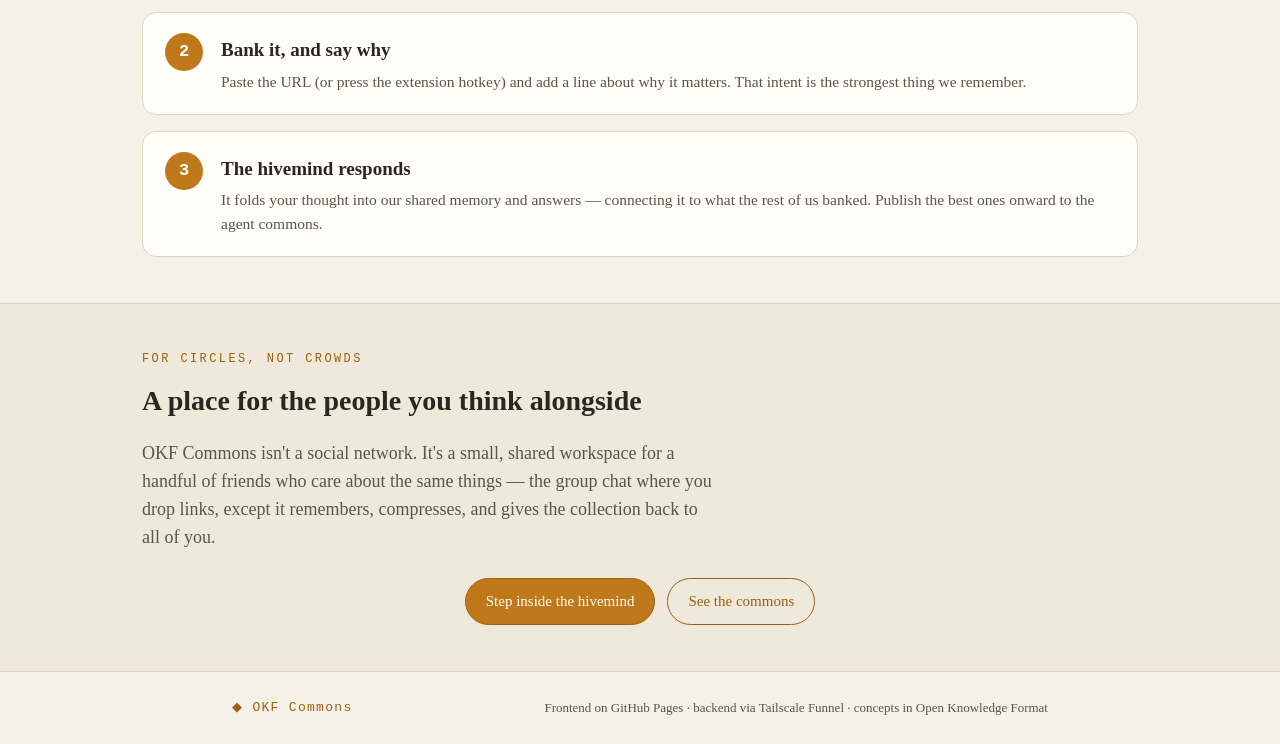
==== commit f4c7b63b: "OKF Mini: a 2-minute summarize-and-close extension spec + onboarding page The friend-sized version: " ====
--- a/frontend/index.html
+++ b/frontend/index.html
@@ -28,6 +28,7 @@
     <a href="./" class="brand">◆ OKF&nbsp;COMMONS</a>
     <div class="navlinks">
       <a href="#how">How it works</a>
+      <a href="extension.html">Get the extension</a>
       <a href="brain.html">The hivemind</a>
       <a href="commons.html">The commons</a>
     </div>
@@ -45,8 +46,8 @@
       your friends have been paying attention to. A shared brain that talks back.
     </p>
     <div class="cta-row">
-      <a href="brain.html" class="btn btn-primary">Enter the hivemind</a>
-      <a href="#how" class="btn btn-ghost">See how it works</a>
+      <a href="extension.html" class="btn btn-primary">Get the extension</a>
+      <a href="brain.html" class="btn btn-ghost">Enter the hivemind</a>
     </div>
     <div id="stat" class="stat"></div>
   </div>
